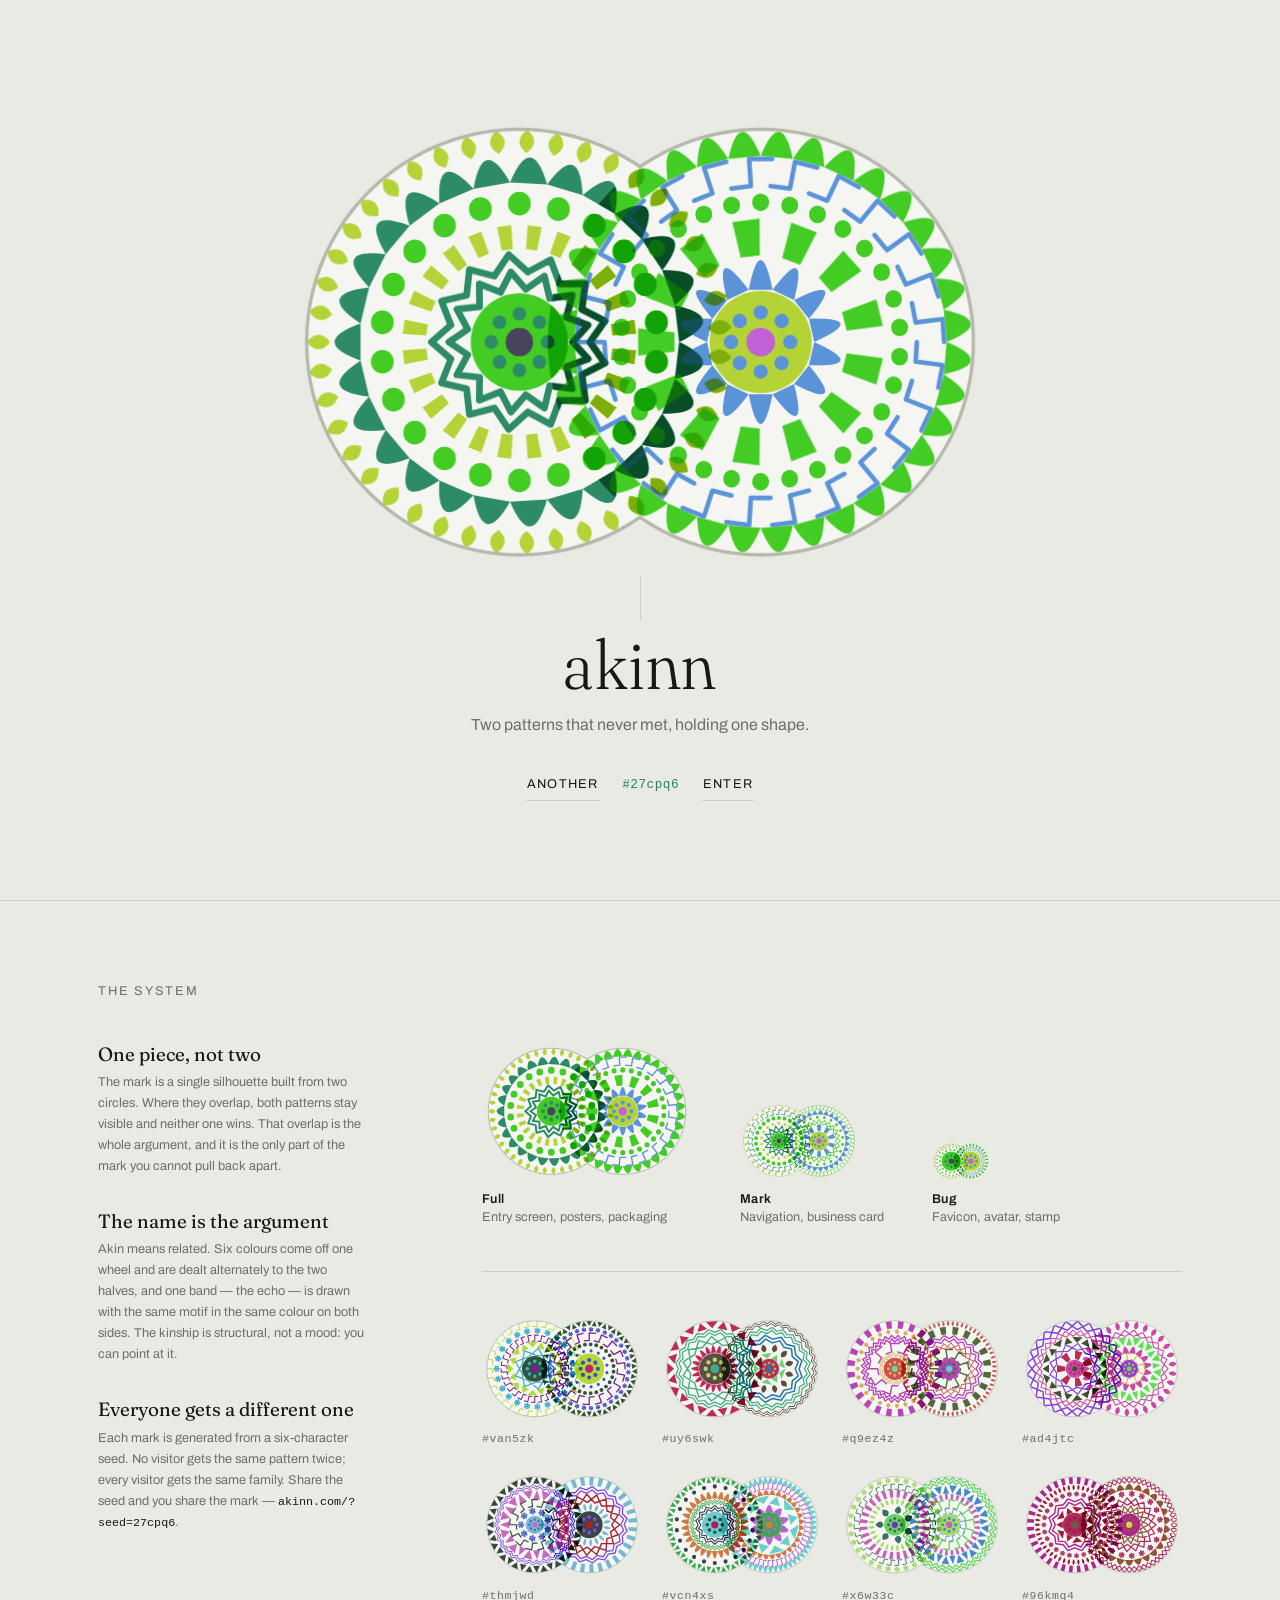
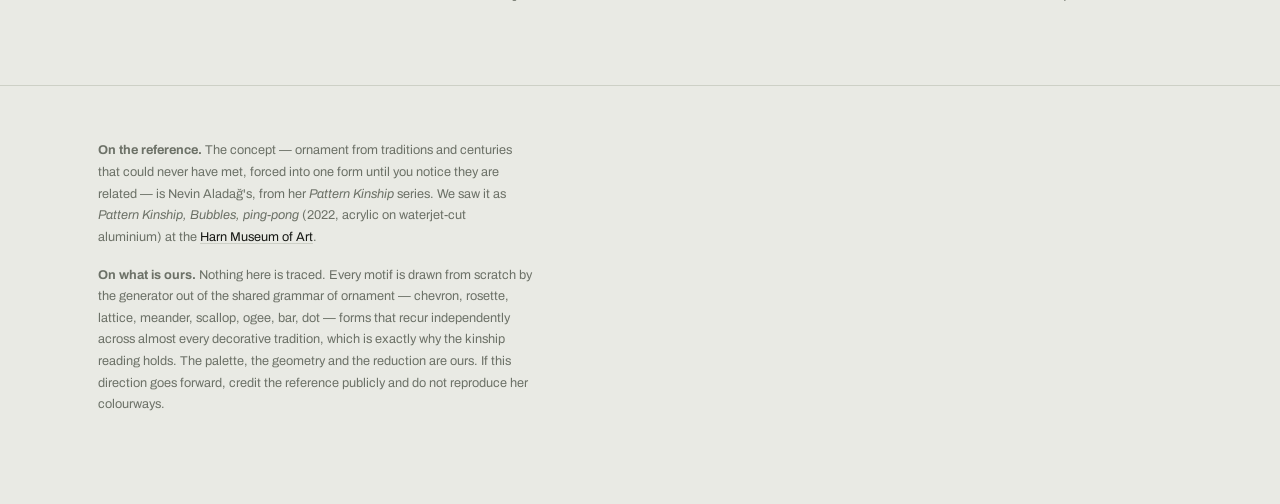
==== index.html @ a771941f "Add Kinship brand concept and generative entry screen Adopts the concept behind Nevin Aladag's Patte" ====
<!doctype html>
<html lang="en">
<head>
<meta charset="utf-8">
<meta name="viewport" content="width=device-width, initial-scale=1">
<meta name="description" content="Brand entry concept for akinn: a generative kinship pattern, two discs of ornament resolving into one silhouette.">
<title>Akinn Kinship Entry</title>
<link rel="preconnect" href="https://fonts.googleapis.com">
<link rel="preconnect" href="https://fonts.gstatic.com" crossorigin>
<link rel="stylesheet" href="https://fonts.googleapis.com/css2?family=Archivo:wght@400;500;600&family=Fraunces:opsz,wght@9..144,300;9..144,400;9..144,500&display=swap">

<style>
  :root{
    --paper:#E9EAE4;
    --plate:#F5F6F1;
    --ink:#161814;
    --muted:#6C7167;
    --rule:#CDD0C6;
    --kin-edge:#B4B9AC;
    --kin-blend:multiply;
    --seed-ink:var(--seed-lo, #6C7167);

    --step--1:.795rem;
    --step-0:1rem;
    --step-1:1.2rem;
    --step-2:1.55rem;
    --step-3:2.1rem;
    --step-4:3.1rem;

    --sans:"Archivo","Helvetica Neue",Helvetica,Arial,sans-serif;
    --display:"Fraunces",Georgia,"Times New Roman",serif;
    --mono:ui-monospace,SFMono-Regular,"SF Mono",Menlo,Consolas,monospace;
  }
  @media (prefers-color-scheme:dark){
    :root:not([data-theme="light"]){
      --paper:#0F110E;
      --plate:#1E221A;
      --ink:#E7E9E1;
      --muted:#878D80;
      --rule:#2A2E26;
      --kin-edge:#454B3E;
      --kin-blend:screen;
      --seed-ink:var(--seed-hi, #878D80);
    }
  }
  :root[data-theme="dark"]{
    --paper:#0F110E;
    --plate:#1E221A;
    --ink:#E7E9E1;
    --muted:#878D80;
    --rule:#2A2E26;
    --kin-edge:#454B3E;
    --kin-blend:screen;
    --seed-ink:var(--seed-hi, #878D80);
  }

  *{box-sizing:border-box}

  body{
    margin:0;
    background:var(--paper);
    color:var(--ink);
    font-family:var(--sans);
    font-size:var(--step-0);
    line-height:1.55;
    -webkit-font-smoothing:antialiased;
  }

  .wrap{max-width:1180px;margin:0 auto;padding:0 clamp(1.25rem,4vw,3rem)}

  /* ---------- entry ---------- */

  .entry{
    min-height:100svh;
    display:flex;
    flex-direction:column;
    align-items:center;
    justify-content:center;
    gap:0;
    padding:clamp(2rem,5vh,4rem) 0 clamp(1.5rem,4vh,3rem);
    text-align:center;
  }

  .stage{width:100%;display:flex;justify-content:center}
  .stage svg{width:min(92vw,820px);height:auto;max-height:52svh}

  .thread{
    width:1px;
    background:var(--rule);
    height:clamp(28px,5vh,52px);
    transform-origin:top;
    animation:thread .5s cubic-bezier(.4,0,.2,1) both;
    animation-delay:1s;
  }
  @keyframes thread{from{transform:scaleY(0)}to{transform:scaleY(1)}}

  .wordmark{
    font-family:var(--display);
    font-variation-settings:"opsz" 144,"SOFT" 60,"WONK" 1;
    font-weight:300;
    font-size:clamp(2.6rem,8vw,4.4rem);
    letter-spacing:.02em;
    line-height:1;
    margin:.5rem 0 0;
  }

  .lede{
    font-size:var(--step-0);
    color:var(--muted);
    max-width:42ch;
    margin:.85rem auto 0;
    text-wrap:balance;
  }

  .controls{
    margin-top:clamp(1.5rem,3.5vh,2.5rem);
    display:flex;
    flex-wrap:wrap;
    align-items:center;
    justify-content:center;
    gap:.5rem 1.4rem;
  }

  button.link,a.link{
    appearance:none;
    background:none;
    border:0;
    padding:.35rem .1rem;
    font:inherit;
    font-size:var(--step--1);
    letter-spacing:.09em;
    text-transform:uppercase;
    color:var(--ink);
    cursor:pointer;
    text-decoration:none;
    border-bottom:1px solid var(--rule);
    transition:border-color .18s,color .18s;
  }
  button.link:hover,a.link:hover{border-bottom-color:var(--seed-ink);color:var(--seed-ink)}
  :focus-visible{outline:2px solid var(--seed-ink);outline-offset:3px;border-radius:2px}

  .seed{
    font-family:var(--mono);
    font-size:var(--step--1);
    color:var(--seed-ink);
    letter-spacing:.04em;
    font-variant-numeric:tabular-nums;
  }

  /* ---------- specimen sheet ---------- */

  .sheet{
    border-top:1px solid var(--rule);
    padding:clamp(3.5rem,9vh,6.5rem) 0;
  }

  .eyebrow{
    font-size:var(--step--1);
    letter-spacing:.14em;
    text-transform:uppercase;
    color:var(--muted);
    margin:0 0 2.5rem;
  }

  .cols{
    display:grid;
    grid-template-columns:minmax(0,20rem) minmax(0,1fr);
    gap:clamp(2rem,5vw,4.5rem);
    align-items:start;
  }
  @media (max-width:820px){.cols{grid-template-columns:1fr}}

  .notes{display:flex;flex-direction:column;gap:2rem;margin:0}
  .notes h3{
    font-family:var(--display);
    font-variation-settings:"opsz" 40,"SOFT" 40,"WONK" 0;
    font-weight:400;
    font-size:var(--step-1);
    margin:0 0 .4rem;
    line-height:1.25;
  }
  .notes p{margin:0;color:var(--muted);font-size:var(--step--1);line-height:1.65;max-width:38ch}
  .notes code{font-family:var(--mono);font-size:.92em;color:var(--ink)}

  .reduction{
    display:flex;
    flex-wrap:wrap;
    align-items:flex-end;
    gap:clamp(1.5rem,4vw,3rem);
    padding-bottom:2.75rem;
    margin-bottom:2.75rem;
    border-bottom:1px solid var(--rule);
  }
  .red-item{display:flex;flex-direction:column;gap:.7rem}
  .red-item svg{display:block;height:auto}
  .red-label{font-size:var(--step--1);color:var(--muted);line-height:1.4}
  .red-label b{display:block;color:var(--ink);font-weight:600;letter-spacing:.02em}

  .family{
    display:grid;
    grid-template-columns:repeat(auto-fill,minmax(140px,1fr));
    gap:1.5rem 1.25rem;
  }
  .chip{
    appearance:none;
    background:none;
    border:0;
    padding:0;
    font:inherit;
    cursor:pointer;
    display:flex;
    flex-direction:column;
    gap:.55rem;
    text-align:left;
  }
  .chip svg{display:block;width:100%;height:auto}
  .chip span{
    font-family:var(--mono);
    font-size:.72rem;
    letter-spacing:.05em;
    color:var(--muted);
    transition:color .18s;
  }
  .chip:hover span{color:var(--ink)}

  /* ---------- credit ---------- */

  .credit{
    border-top:1px solid var(--rule);
    padding:clamp(2.5rem,6vh,4rem) 0 clamp(3.5rem,8vh,5rem);
  }
  .credit p{
    margin:0 0 1rem;
    color:var(--muted);
    font-size:var(--step--1);
    line-height:1.7;
    max-width:62ch;
  }
  .credit a{color:var(--ink);text-decoration:underline;text-underline-offset:2px;text-decoration-color:var(--rule)}
  .credit a:hover{text-decoration-color:var(--seed-ink)}
  .credit em{font-style:italic}

  /* ---------- pattern internals ---------- */

  svg.kin{isolation:isolate;display:block}
  .kin .ring{transform-box:view-box}
  .kin.animate .ring{animation:kinring .62s cubic-bezier(.33,1,.68,1) both}
  .kin.animate .kin-lens,.kin.animate .kin-outline{animation:kinfade .7s ease both}
  @keyframes kinring{from{opacity:0;transform:scale(.86)}to{opacity:1;transform:none}}
  @keyframes kinfade{from{opacity:0}to{opacity:1}}

  @media (prefers-reduced-motion:reduce){
    .kin.animate .ring,.kin.animate .kin-lens,.kin.animate .kin-outline,.thread{
      animation:none!important;opacity:1!important;transform:none!important;
    }
  }
</style>
</head>
<body>
<main>
  <section class="entry">
    <div class="stage" id="stage"></div>
    <div class="thread"></div>
    <h1 class="wordmark">akinn</h1>
    <p class="lede">Two patterns that never met, holding one shape.</p>
    <div class="controls">
      <button class="link" id="reseed">Another</button>
      <span class="seed" id="seedlabel">&mdash;</span>
      <a class="link" href="#system">Enter</a>
    </div>
  </section>

  <section class="sheet" id="system">
    <div class="wrap">
      <p class="eyebrow">The system</p>
      <div class="cols">
        <div class="notes">
          <div>
            <h3>One piece, not two</h3>
            <p>The mark is a single silhouette built from two circles. Where they overlap, both patterns stay visible and neither one wins. That overlap is the whole argument, and it is the only part of the mark you cannot pull back apart.</p>
          </div>
          <div>
            <h3>The name is the argument</h3>
            <p>Akin means related. Six colours come off one wheel and are dealt alternately to the two halves, and one band &mdash; the echo &mdash; is drawn with the same motif in the same colour on both sides. The kinship is structural, not a mood: you can point at it.</p>
          </div>
          <div>
            <h3>Everyone gets a different one</h3>
            <p>Each mark is generated from a six&#8209;character seed. No visitor gets the same pattern twice; every visitor gets the same family. Share the seed and you share the mark &mdash; <code>akinn.com/?seed=</code><code id="seedecho">&nbsp;</code>.</p>
          </div>
        </div>

        <div>
          <div class="reduction" id="reduction"></div>
          <div class="family" id="family"></div>
        </div>
      </div>
    </div>
  </section>

  <section class="credit">
    <div class="wrap">
      <p><b>On the reference.</b> The concept &mdash; ornament from traditions and centuries that could never have met, forced into one form until you notice they are related &mdash; is Nevin Alada&#287;'s, from her <em>Pattern Kinship</em> series. We saw it as <em>Pattern Kinship, Bubbles, ping-pong</em> (2022, acrylic on waterjet-cut aluminium) at the <a href="https://harn.emuseum.com/objects/25229/pattern-kinship-bubbles-pingpong">Harn Museum of Art</a>.</p>
      <p><b>On what is ours.</b> Nothing here is traced. Every motif is drawn from scratch by the generator out of the shared grammar of ornament &mdash; chevron, rosette, lattice, meander, scallop, ogee, bar, dot &mdash; forms that recur independently across almost every decorative tradition, which is exactly why the kinship reading holds. The palette, the geometry and the reduction are ours. If this direction goes forward, credit the reference publicly and do not reproduce her colourways.</p>
    </div>
  </section>
</main>

<script>
(function(){
  "use strict";

  var TAU = Math.PI * 2;
  var UID = 0;
  var ALPH = "23456789abcdefghjkmnpqrstuvwxyz";

  /* ---------- seeded randomness ---------- */

  function hashSeed(str){
    var h = 2166136261 >>> 0;
    for (var i = 0; i < str.length; i++){
      h ^= str.charCodeAt(i);
      h = Math.imul(h, 16777619);
    }
    return h >>> 0;
  }

  function mulberry32(a){
    return function(){
      a |= 0; a = (a + 0x6D2B79F5) | 0;
      var t = Math.imul(a ^ (a >>> 15), 1 | a);
      t = (t + Math.imul(t ^ (t >>> 7), 61 | t)) ^ t;
      return ((t ^ (t >>> 14)) >>> 0) / 4294967296;
    };
  }

  function newSeed(){
    var s = "";
    for (var i = 0; i < 6; i++) s += ALPH[Math.floor(Math.random() * ALPH.length)];
    return s;
  }

  /* ---------- polar helpers ---------- */

  function pt(cx, cy, r, a){
    return (cx + r * Math.cos(a)).toFixed(2) + "," + (cy + r * Math.sin(a)).toFixed(2);
  }

  function circ(x, y, r){
    var rr = r.toFixed(2);
    return "M" + (x - r).toFixed(2) + "," + y.toFixed(2) +
           "a" + rr + "," + rr + " 0 1,0 " + (2 * r).toFixed(2) + ",0" +
           "a" + rr + "," + rr + " 0 1,0 " + (-2 * r).toFixed(2) + ",0Z";
  }

  /* ---------- motif vocabulary ----------
     Each motif draws one repeat unit inside an annular cell bounded by
     radii r0..r1 and angles a0..a1. Originals, built from the geometric
     primitives that recur across ornamental traditions worldwide.        */

  var MOTIFS = [
    { mode: "stroke", f: function(c){
        var am = (c.a0 + c.a1) / 2, t = c.r1 - c.r0, d = "";
        for (var k = 0; k < 2; k++){
          var ra = c.r0 + t * (k * 0.44 + 0.05), rb = ra + t * 0.44;
          d += "M" + pt(c.cx, c.cy, ra, c.a0) +
               "L" + pt(c.cx, c.cy, rb, am) +
               "L" + pt(c.cx, c.cy, ra, c.a1);
        }
        return d;
      }},
    { mode: "fill", f: function(c){
        var am = (c.a0 + c.a1) / 2;
        return c.i % 2
          ? "M" + pt(c.cx, c.cy, c.r0, c.a0) + "L" + pt(c.cx, c.cy, c.r0, c.a1) + "L" + pt(c.cx, c.cy, c.r1, am) + "Z"
          : "M" + pt(c.cx, c.cy, c.r1, c.a0) + "L" + pt(c.cx, c.cy, c.r1, c.a1) + "L" + pt(c.cx, c.cy, c.r0, am) + "Z";
      }},
    { mode: "fill", f: function(c){
        var am = (c.a0 + c.a1) / 2, rm = (c.r0 + c.r1) / 2, t = c.r1 - c.r0;
        var X = c.cx + rm * Math.cos(am), Y = c.cy + rm * Math.sin(am);
        var d = circ(X, Y, t * 0.17);
        for (var k = 0; k < 6; k++){
          var aa = am + k * TAU / 6;
          d += circ(X + Math.cos(aa) * t * 0.29, Y + Math.sin(aa) * t * 0.29, t * 0.13);
        }
        return d;
      }},
    { mode: "stroke", f: function(c){
        return "M" + pt(c.cx, c.cy, c.r0, c.a0) + "L" + pt(c.cx, c.cy, c.r1, c.a1) +
               "M" + pt(c.cx, c.cy, c.r0, c.a1) + "L" + pt(c.cx, c.cy, c.r1, c.a0);
      }},
    { mode: "stroke", f: function(c){
        var am = (c.a0 + c.a1) / 2;
        return "M" + pt(c.cx, c.cy, c.r0, c.a0) +
               "L" + pt(c.cx, c.cy, c.r0, am) +
               "L" + pt(c.cx, c.cy, c.r1, am) +
               "L" + pt(c.cx, c.cy, c.r1, c.a1);
      }},
    { mode: "fill", f: function(c){
        var am = (c.a0 + c.a1) / 2, ctrl = c.r0 + (c.r1 - c.r0) * 1.9;
        return "M" + pt(c.cx, c.cy, c.r0, c.a0) +
               "Q" + pt(c.cx, c.cy, ctrl, am) + " " + pt(c.cx, c.cy, c.r0, c.a1) + "Z";
      }},
    { mode: "fill", f: function(c){
        var am = (c.a0 + c.a1) / 2, rm = (c.r0 + c.r1) / 2, t = c.r1 - c.r0;
        return circ(c.cx + rm * Math.cos(am), c.cy + rm * Math.sin(am), t * 0.3);
      }},
    { mode: "fill", f: function(c){
        var g = (c.a1 - c.a0) * 0.27;
        return "M" + pt(c.cx, c.cy, c.r0, c.a0 + g) +
               "L" + pt(c.cx, c.cy, c.r1, c.a0 + g) +
               "L" + pt(c.cx, c.cy, c.r1, c.a1 - g) +
               "L" + pt(c.cx, c.cy, c.r0, c.a1 - g) + "Z";
      }},
    { mode: "fill", f: function(c){
        var am = (c.a0 + c.a1) / 2, rm = (c.r0 + c.r1) / 2;
        return "M" + pt(c.cx, c.cy, c.r0, am) +
               "Q" + pt(c.cx, c.cy, rm, c.a0) + " " + pt(c.cx, c.cy, c.r1, am) +
               "Q" + pt(c.cx, c.cy, rm, c.a1) + " " + pt(c.cx, c.cy, c.r0, am) + "Z";
      }}
  ];

  /* ---------- palette: one wheel, dealt alternately ---------- */

  function makePalette(rnd){
    var h0 = rnd() * 360, span = 120 + rnd() * 150, stops = [];
    /* one stop is held back as a low-chroma ground note, the way real
       ornament always keeps a colour in reserve for the negative space */
    var ground = Math.floor(rnd() * 6);
    for (var i = 0; i < 6; i++){
      var h = (h0 + span * (i / 5) + (rnd() * 18 - 9) + 360) % 360;
      var s, l;
      if (i === ground){ s = 14 + rnd() * 14; l = 24 + rnd() * 10; }
      else { s = 44 + rnd() * 28; l = 36 + rnd() * 28; }
      stops.push({ h: h, s: s, l: l, css: "hsl(" + h.toFixed(1) + " " + s.toFixed(0) + "% " + l.toFixed(0) + "%)" });
    }
    return {
      stops: stops,
      ground: ground,
      A: [stops[0].css, stops[2].css, stops[4].css],
      B: [stops[1].css, stops[3].css, stops[5].css]
    };
  }

  /* ---------- one disc: concentric bands of motif ---------- */

  function discBands(rnd, cx, cy, R, pal, nRings, echo){
    var bands = [], r = R;
    for (var i = 0; i < nRings; i++){
      var r0 = r - R * (0.10 + rnd() * 0.09);
      if (r0 < R * 0.16) break;
      bands.push([r0, r]);
      r = r0 - R * 0.012;
    }

    var rings = bands.map(function(b, idx){
      var r0 = b[0], r1 = b[1];
      /* the echo band: both discs carry this one motif in this one colour.
         Whatever else differs, they demonstrably share a trait. */
      var shared = echo && idx === echo.idx;
      var pick = MOTIFS[Math.floor(rnd() * MOTIFS.length)];
      var m = shared ? MOTIFS[echo.motif] : pick;
      var rm = (r0 + r1) / 2, t = r1 - r0;
      var reps = Math.round(TAU * rm / (t * (0.75 + rnd() * 0.95)));
      reps = Math.max(6, Math.min(64, reps));
      var step = TAU / reps, d = "";
      for (var i = 0; i < reps; i++){
        d += m.f({ cx: cx, cy: cy, r0: r0, r1: r1, a0: i * step, a1: (i + 1) * step, i: i });
      }
      return { d: d, mode: m.mode, color: shared ? echo.color : pal[idx % pal.length], sw: t * 0.17 };
    });

    return { rings: rings, inner: r };
  }

  function medallion(cx, cy, rc, own, other){
    return '<path d="' + circ(cx, cy, rc) + '" fill="' + other[0] + '"/>' +
           (function(){
             var d = "";
             for (var k = 0; k < 8; k++){
               var a = k * TAU / 8;
               d += circ(cx + Math.cos(a) * rc * 0.58, cy + Math.sin(a) * rc * 0.58, rc * 0.14);
             }
             return '<path d="' + d + '" fill="' + own[1] + '"/>';
           })() +
           '<path d="' + circ(cx, cy, rc * 0.28) + '" fill="' + own[2] + '"/>';
  }

  /* ---------- the union silhouette, sampled so the seam disappears ---------- */

  function unionOutline(cx, cy, R, d){
    var th = Math.atan2(Math.sqrt(R * R - d * d), d);
    var ax = cx - d, bx = cx + d, out = [], i, a, N = 160;
    for (i = 0; i <= N; i++){
      a = th + (TAU - 2 * th) * (i / N);
      out.push((ax + R * Math.cos(a)).toFixed(2) + "," + (cy + R * Math.sin(a)).toFixed(2));
    }
    for (i = 0; i <= N; i++){
      a = (th - Math.PI) + (2 * Math.PI - 2 * th) * (i / N);
      out.push((bx + R * Math.cos(a)).toFixed(2) + "," + (cy + R * Math.sin(a)).toFixed(2));
    }
    return "M" + out.join("L") + "Z";
  }

  /* ---------- assemble ---------- */

  function ringMarkup(rings, cx, cy, animate, offset){
    return rings.map(function(g, i){
      var paint = g.mode === "fill"
        ? 'fill="' + g.color + '"'
        : 'fill="none" stroke="' + g.color + '" stroke-width="' + g.sw.toFixed(2) +
          '" stroke-linejoin="round" stroke-linecap="round"';
      var style = 'transform-origin:' + cx.toFixed(1) + 'px ' + cy.toFixed(1) + 'px;';
      if (animate) style += 'animation-delay:' + (offset + i * 2) * 55 + 'ms;';
      return '<g class="ring" style="' + style + '"><path d="' + g.d + '" ' + paint + '/></g>';
    }).join("");
  }

  function kinship(seed, opts){
    opts = opts || {};
    var nRings = opts.nRings || 8;
    var animate = !!opts.animate;

    var rnd = mulberry32(hashSeed(seed));
    var R = 100, d = R * 0.567, pad = 10;
    var W = 2 * (R + d) + pad * 2, H = 2 * R + pad * 2;
    var cx = W / 2, cy = H / 2, ax = cx - d, bx = cx + d;
    var uid = "kin" + (UID++);

    var pal = makePalette(rnd);
    var echo = {
      idx: 1 + Math.floor(rnd() * 2),
      motif: Math.floor(rnd() * MOTIFS.length),
      color: pal.stops[(pal.ground + 3) % 6].css
    };
    var A = discBands(rnd, ax, cy, R, pal.A, nRings, echo);
    var B = discBands(rnd, bx, cy, R, pal.B, nRings, echo);

    var defs =
      '<clipPath id="' + uid + 'a"><circle cx="' + ax + '" cy="' + cy + '" r="' + R + '"/></clipPath>' +
      '<clipPath id="' + uid + 'b"><circle cx="' + bx + '" cy="' + cy + '" r="' + R + '"/></clipPath>';

    var aInner = ringMarkup(A.rings, ax, cy, animate, 0) + medallion(ax, cy, A.inner, pal.A, pal.B);
    var bInner = ringMarkup(B.rings, bx, cy, animate, 1) + medallion(bx, cy, B.inner, pal.B, pal.A);
    var settle = (Math.max(A.rings.length, B.rings.length) * 2 + 1) * 55;

    var body =
      '<path d="' + unionOutline(cx, cy, R, d) + '" fill="var(--plate)"/>' +
      '<g clip-path="url(#' + uid + 'a)">' + aInner + '</g>' +
      '<g clip-path="url(#' + uid + 'b)">' + bInner + '</g>' +
      '<g class="kin-lens" style="mix-blend-mode:var(--kin-blend);' +
        (animate ? 'animation-delay:' + settle + 'ms;' : '') + '">' +
        '<g clip-path="url(#' + uid + 'a)"><g clip-path="url(#' + uid + 'b)">' + aInner + '</g></g>' +
      '</g>' +
      '<path class="kin-outline" d="' + unionOutline(cx, cy, R, d) + '" fill="none" ' +
        'stroke="var(--kin-edge)" stroke-width="1.6"' +
        (animate ? ' style="animation-delay:' + settle + 'ms;"' : '') + '/>';

    return '<svg class="kin' + (animate ? " animate" : "") + '" viewBox="0 0 ' +
           W.toFixed(1) + " " + H.toFixed(1) + '" role="img" ' +
           'aria-label="Kinship mark, seed ' + seed + '"><defs>' + defs + '</defs>' + body + '</svg>';
  }

  /* ---------- accent: taken from whatever pattern you were dealt ---------- */

  function setAccent(seed){
    var stops = makePalette(mulberry32(hashSeed(seed))).stops;
    var s = stops[2];
    var root = document.documentElement;
    root.style.setProperty("--seed-lo", "hsl(" + s.h.toFixed(1) + " " + Math.min(80, s.s).toFixed(0) + "% 34%)");
    root.style.setProperty("--seed-hi", "hsl(" + s.h.toFixed(1) + " " + Math.min(70, s.s).toFixed(0) + "% 72%)");
  }

  /* ---------- wiring ---------- */

  var stage = document.getElementById("stage");
  var seedLabel = document.getElementById("seedlabel");
  var seedEcho = document.getElementById("seedecho");

  function show(seed){
    stage.innerHTML = kinship(seed, { nRings: 8, animate: true });
    seedLabel.textContent = "#" + seed;
    seedEcho.textContent = seed;
    setAccent(seed);
    try {
      history.replaceState(null, "", "?seed=" + seed);
    } catch (e) { /* sandboxed history — the seed is still on screen */ }
  }

  var params;
  try { params = new URLSearchParams(location.search); } catch (e) { params = null; }
  var initial = (params && params.get("seed")) || newSeed();
  if (!/^[a-z0-9]{1,16}$/.test(initial)) initial = newSeed();
  show(initial);

  document.getElementById("reseed").addEventListener("click", function(){
    show(newSeed());
  });

  /* reduction: the same seed at three levels of detail */
  var REDUCTION = [
    { n: 8, w: 210, t: "Full", s: "Entry screen, posters, packaging" },
    { n: 5, w: 118, t: "Mark", s: "Navigation, business card" },
    { n: 3, w: 58,  t: "Bug",  s: "Favicon, avatar, stamp" }
  ];
  document.getElementById("reduction").innerHTML = REDUCTION.map(function(r){
    return '<div class="red-item">' +
      '<div style="width:' + r.w + 'px">' + kinship(initial, { nRings: r.n }) + '</div>' +
      '<div class="red-label"><b>' + r.t + '</b>' + r.s + '</div></div>';
  }).join("");

  /* family: eight siblings, click to adopt */
  var family = document.getElementById("family");
  var kin = [];
  for (var i = 0; i < 8; i++) kin.push(newSeed());
  family.innerHTML = kin.map(function(s){
    return '<button class="chip" data-seed="' + s + '">' +
      kinship(s, { nRings: 5 }) + '<span>#' + s + '</span></button>';
  }).join("");

  family.addEventListener("click", function(e){
    var b = e.target.closest(".chip");
    if (!b) return;
    show(b.getAttribute("data-seed"));
    document.querySelector(".entry").scrollIntoView({
      behavior: matchMedia("(prefers-reduced-motion: reduce)").matches ? "auto" : "smooth"
    });
  });
})();
</script>
</body>
</html>
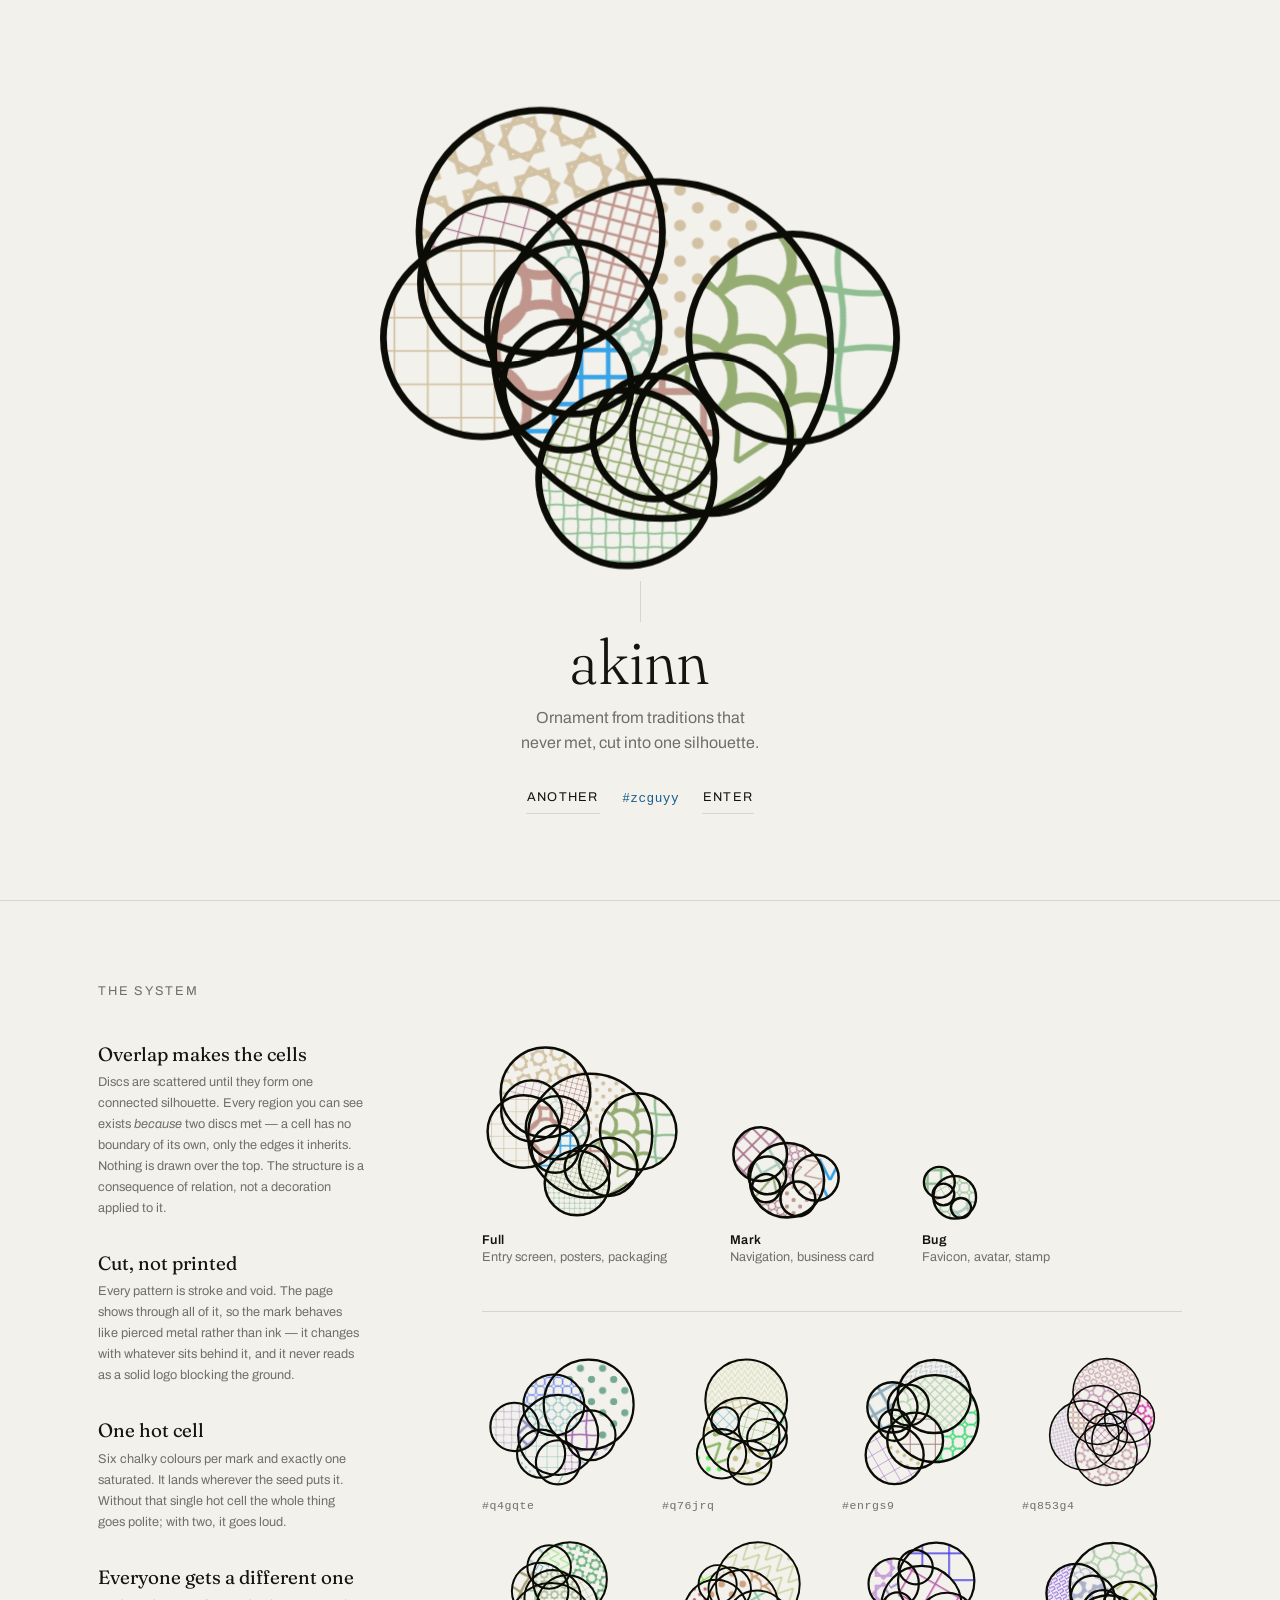
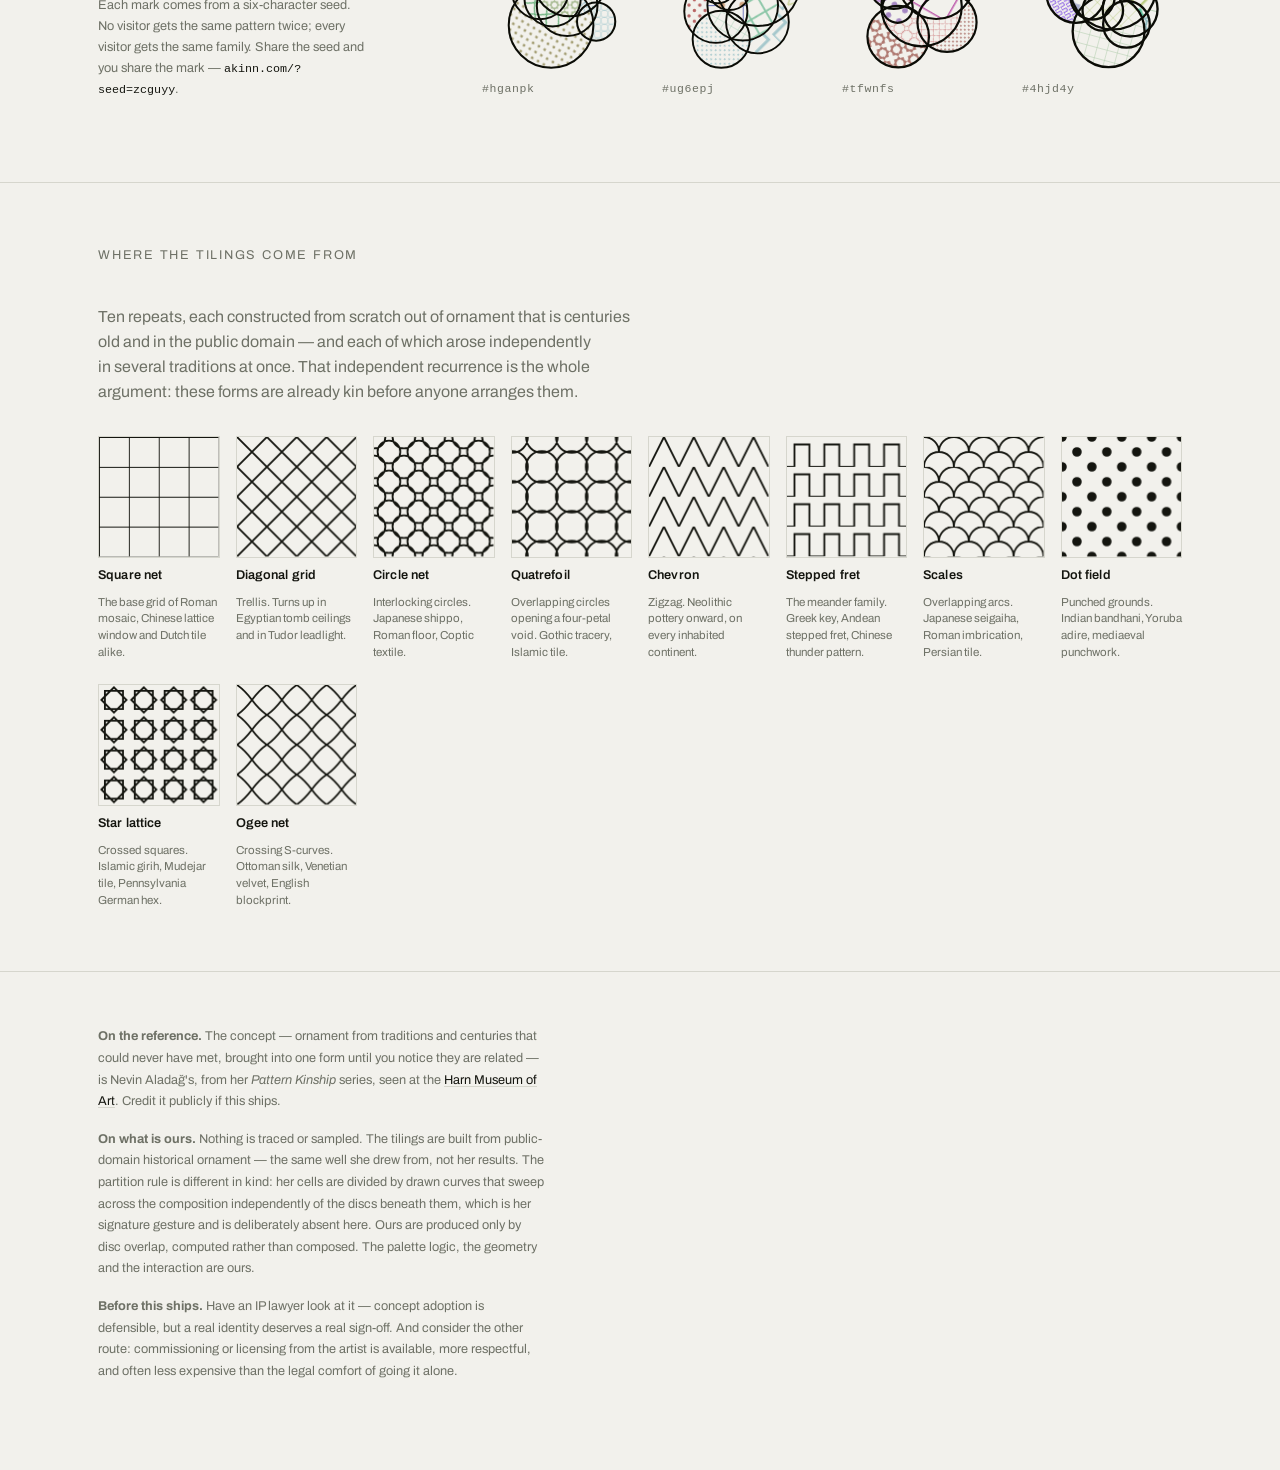
==== commit 5cb0d016: "Rebuild kinship mark as cut ornament on overlapping discs Reworks the generator to take the feeling " ====
--- a/index.html
+++ b/index.html
@@ -3,7 +3,7 @@
 <head>
 <meta charset="utf-8">
 <meta name="viewport" content="width=device-width, initial-scale=1">
-<meta name="description" content="Brand entry concept for akinn: a generative kinship pattern, two discs of ornament resolving into one silhouette.">
+<meta name="description" content="Brand entry concept for akinn: overlapping discs of cut ornament resolving into one silhouette.">
 <title>Akinn Kinship Entry</title>
 <link rel="preconnect" href="https://fonts.googleapis.com">
 <link rel="preconnect" href="https://fonts.gstatic.com" crossorigin>
@@ -11,21 +11,20 @@
 
 <style>
   :root{
-    --paper:#E9EAE4;
-    --plate:#F5F6F1;
-    --ink:#161814;
-    --muted:#6C7167;
-    --rule:#CDD0C6;
-    --kin-edge:#B4B9AC;
-    --kin-blend:multiply;
-    --seed-ink:var(--seed-lo, #6C7167);
+    --paper:#F2F1EC;
+    --ink:#14150F;
+    --line:#0B0C06;
+    --muted:#6E7166;
+    --rule:#D6D6CD;
+    --tone-a:56%;
+    --tone-b:65%;
+    --tone-c:73%;
+    --seed-ink:var(--seed-lo, #6E7166);
 
     --step--1:.795rem;
     --step-0:1rem;
     --step-1:1.2rem;
     --step-2:1.55rem;
-    --step-3:2.1rem;
-    --step-4:3.1rem;
 
     --sans:"Archivo","Helvetica Neue",Helvetica,Arial,sans-serif;
     --display:"Fraunces",Georgia,"Times New Roman",serif;
@@ -33,25 +32,27 @@
   }
   @media (prefers-color-scheme:dark){
     :root:not([data-theme="light"]){
-      --paper:#0F110E;
-      --plate:#1E221A;
-      --ink:#E7E9E1;
-      --muted:#878D80;
-      --rule:#2A2E26;
-      --kin-edge:#454B3E;
-      --kin-blend:screen;
-      --seed-ink:var(--seed-hi, #878D80);
+      --paper:#101109;
+      --ink:#E8E7DD;
+      --line:#DEDCD0;
+      --muted:#85887C;
+      --rule:#292B22;
+      --tone-a:66%;
+      --tone-b:58%;
+      --tone-c:72%;
+      --seed-ink:var(--seed-hi, #85887C);
     }
   }
   :root[data-theme="dark"]{
-    --paper:#0F110E;
-    --plate:#1E221A;
-    --ink:#E7E9E1;
-    --muted:#878D80;
-    --rule:#2A2E26;
-    --kin-edge:#454B3E;
-    --kin-blend:screen;
-    --seed-ink:var(--seed-hi, #878D80);
+    --paper:#101109;
+    --ink:#E8E7DD;
+    --line:#DEDCD0;
+    --muted:#85887C;
+    --rule:#292B22;
+    --tone-a:66%;
+    --tone-b:58%;
+    --tone-c:72%;
+    --seed-ink:var(--seed-hi, #85887C);
   }
 
   *{box-sizing:border-box}
@@ -76,21 +77,20 @@
     flex-direction:column;
     align-items:center;
     justify-content:center;
-    gap:0;
     padding:clamp(2rem,5vh,4rem) 0 clamp(1.5rem,4vh,3rem);
     text-align:center;
   }
 
   .stage{width:100%;display:flex;justify-content:center}
-  .stage svg{width:min(92vw,820px);height:auto;max-height:52svh}
+  .stage svg{width:min(88vw,600px);height:auto;max-height:54svh}
 
   .thread{
     width:1px;
     background:var(--rule);
-    height:clamp(28px,5vh,52px);
+    height:clamp(24px,4.5vh,46px);
     transform-origin:top;
     animation:thread .5s cubic-bezier(.4,0,.2,1) both;
-    animation-delay:1s;
+    animation-delay:1.1s;
   }
   @keyframes thread{from{transform:scaleY(0)}to{transform:scaleY(1)}}
 
@@ -98,7 +98,7 @@
     font-family:var(--display);
     font-variation-settings:"opsz" 144,"SOFT" 60,"WONK" 1;
     font-weight:300;
-    font-size:clamp(2.6rem,8vw,4.4rem);
+    font-size:clamp(2.4rem,7.5vw,4rem);
     letter-spacing:.02em;
     line-height:1;
     margin:.5rem 0 0;
@@ -107,13 +107,13 @@
   .lede{
     font-size:var(--step-0);
     color:var(--muted);
-    max-width:42ch;
-    margin:.85rem auto 0;
+    max-width:44ch;
+    margin:.8rem auto 0;
     text-wrap:balance;
   }
 
   .controls{
-    margin-top:clamp(1.5rem,3.5vh,2.5rem);
+    margin-top:clamp(1.25rem,3vh,2.25rem);
     display:flex;
     flex-wrap:wrap;
     align-items:center;
@@ -149,10 +149,7 @@
 
   /* ---------- specimen sheet ---------- */
 
-  .sheet{
-    border-top:1px solid var(--rule);
-    padding:clamp(3.5rem,9vh,6.5rem) 0;
-  }
+  .sheet{border-top:1px solid var(--rule);padding:clamp(3.5rem,9vh,6.5rem) 0}
 
   .eyebrow{
     font-size:var(--step--1);
@@ -196,61 +193,46 @@
   .red-label{font-size:var(--step--1);color:var(--muted);line-height:1.4}
   .red-label b{display:block;color:var(--ink);font-weight:600;letter-spacing:.02em}
 
-  .family{
+  .family{display:grid;grid-template-columns:repeat(auto-fill,minmax(150px,1fr));gap:1.5rem 1.25rem}
+  .chip{
+    appearance:none;background:none;border:0;padding:0;font:inherit;cursor:pointer;
+    display:flex;flex-direction:column;gap:.55rem;text-align:left;
+  }
+  .chip svg{display:block;width:100%;height:132px}
+  .chip span{font-family:var(--mono);font-size:.72rem;letter-spacing:.05em;color:var(--muted);transition:color .18s}
+  .chip:hover span{color:var(--ink)}
+
+  /* ---------- sources ---------- */
+
+  .sources{border-top:1px solid var(--rule);padding:clamp(3rem,7vh,5rem) 0}
+  .tilegrid{
     display:grid;
-    grid-template-columns:repeat(auto-fill,minmax(140px,1fr));
-    gap:1.5rem 1.25rem;
-  }
-  .chip{
-    appearance:none;
-    background:none;
-    border:0;
-    padding:0;
-    font:inherit;
-    cursor:pointer;
-    display:flex;
-    flex-direction:column;
-    gap:.55rem;
-    text-align:left;
-  }
-  .chip svg{display:block;width:100%;height:auto}
-  .chip span{
-    font-family:var(--mono);
-    font-size:.72rem;
-    letter-spacing:.05em;
-    color:var(--muted);
-    transition:color .18s;
-  }
-  .chip:hover span{color:var(--ink)}
+    grid-template-columns:repeat(auto-fill,minmax(112px,1fr));
+    gap:1.5rem 1rem;
+    margin-top:2rem;
+  }
+  .tilecard{display:flex;flex-direction:column;gap:.5rem}
+  .tilecard svg{display:block;width:100%;height:auto;border:1px solid var(--rule)}
+  .tilecard b{font-size:var(--step--1);font-weight:600;letter-spacing:.01em}
+  .tilecard span{font-size:.72rem;color:var(--muted);line-height:1.45}
 
   /* ---------- credit ---------- */
 
-  .credit{
-    border-top:1px solid var(--rule);
-    padding:clamp(2.5rem,6vh,4rem) 0 clamp(3.5rem,8vh,5rem);
-  }
-  .credit p{
-    margin:0 0 1rem;
-    color:var(--muted);
-    font-size:var(--step--1);
-    line-height:1.7;
-    max-width:62ch;
-  }
+  .credit{border-top:1px solid var(--rule);padding:clamp(2.5rem,6vh,4rem) 0 clamp(3.5rem,8vh,5rem)}
+  .credit p{margin:0 0 1rem;color:var(--muted);font-size:var(--step--1);line-height:1.7;max-width:64ch}
   .credit a{color:var(--ink);text-decoration:underline;text-underline-offset:2px;text-decoration-color:var(--rule)}
   .credit a:hover{text-decoration-color:var(--seed-ink)}
   .credit em{font-style:italic}
 
   /* ---------- pattern internals ---------- */
 
-  svg.kin{isolation:isolate;display:block}
-  .kin .ring{transform-box:view-box}
-  .kin.animate .ring{animation:kinring .62s cubic-bezier(.33,1,.68,1) both}
-  .kin.animate .kin-lens,.kin.animate .kin-outline{animation:kinfade .7s ease both}
-  @keyframes kinring{from{opacity:0;transform:scale(.86)}to{opacity:1;transform:none}}
+  svg.kin{display:block}
+  .kin.animate .cell{animation:kinfade .5s ease both}
+  .kin.animate .kin-lines{animation:kinfade .6s ease both}
   @keyframes kinfade{from{opacity:0}to{opacity:1}}
 
   @media (prefers-reduced-motion:reduce){
-    .kin.animate .ring,.kin.animate .kin-lens,.kin.animate .kin-outline,.thread{
+    .kin.animate .cell,.kin.animate .kin-lines,.thread{
       animation:none!important;opacity:1!important;transform:none!important;
     }
   }
@@ -262,7 +244,7 @@
     <div class="stage" id="stage"></div>
     <div class="thread"></div>
     <h1 class="wordmark">akinn</h1>
-    <p class="lede">Two patterns that never met, holding one shape.</p>
+    <p class="lede">Ornament from traditions that never met, cut into one silhouette.</p>
     <div class="controls">
       <button class="link" id="reseed">Another</button>
       <span class="seed" id="seedlabel">&mdash;</span>
@@ -276,16 +258,20 @@
       <div class="cols">
         <div class="notes">
           <div>
-            <h3>One piece, not two</h3>
-            <p>The mark is a single silhouette built from two circles. Where they overlap, both patterns stay visible and neither one wins. That overlap is the whole argument, and it is the only part of the mark you cannot pull back apart.</p>
+            <h3>Overlap makes the cells</h3>
+            <p>Discs are scattered until they form one connected silhouette. Every region you can see exists <em>because</em> two discs met &mdash; a cell has no boundary of its own, only the edges it inherits. Nothing is drawn over the top. The structure is a consequence of relation, not a decoration applied to it.</p>
           </div>
           <div>
-            <h3>The name is the argument</h3>
-            <p>Akin means related. Six colours come off one wheel and are dealt alternately to the two halves, and one band &mdash; the echo &mdash; is drawn with the same motif in the same colour on both sides. The kinship is structural, not a mood: you can point at it.</p>
+            <h3>Cut, not printed</h3>
+            <p>Every pattern is stroke and void. The page shows through all of it, so the mark behaves like pierced metal rather than ink &mdash; it changes with whatever sits behind it, and it never reads as a solid logo blocking the ground.</p>
+          </div>
+          <div>
+            <h3>One hot cell</h3>
+            <p>Six chalky colours per mark and exactly one saturated. It lands wherever the seed puts it. Without that single hot cell the whole thing goes polite; with two, it goes loud.</p>
           </div>
           <div>
             <h3>Everyone gets a different one</h3>
-            <p>Each mark is generated from a six&#8209;character seed. No visitor gets the same pattern twice; every visitor gets the same family. Share the seed and you share the mark &mdash; <code>akinn.com/?seed=</code><code id="seedecho">&nbsp;</code>.</p>
+            <p>Each mark comes from a six&#8209;character seed. No visitor gets the same pattern twice; every visitor gets the same family. Share the seed and you share the mark &mdash; <code>akinn.com/?seed=</code><code id="seedecho">&nbsp;</code>.</p>
           </div>
         </div>
 
@@ -297,10 +283,19 @@
     </div>
   </section>
 
+  <section class="sources">
+    <div class="wrap">
+      <p class="eyebrow">Where the tilings come from</p>
+      <p class="lede" style="margin:0;max-width:60ch;text-align:left">Ten repeats, each constructed from scratch out of ornament that is centuries old and in the public domain &mdash; and each of which arose independently in several traditions at once. That independent recurrence is the whole argument: these forms are already kin before anyone arranges them.</p>
+      <div class="tilegrid" id="tilegrid"></div>
+    </div>
+  </section>
+
   <section class="credit">
     <div class="wrap">
-      <p><b>On the reference.</b> The concept &mdash; ornament from traditions and centuries that could never have met, forced into one form until you notice they are related &mdash; is Nevin Alada&#287;'s, from her <em>Pattern Kinship</em> series. We saw it as <em>Pattern Kinship, Bubbles, ping-pong</em> (2022, acrylic on waterjet-cut aluminium) at the <a href="https://harn.emuseum.com/objects/25229/pattern-kinship-bubbles-pingpong">Harn Museum of Art</a>.</p>
-      <p><b>On what is ours.</b> Nothing here is traced. Every motif is drawn from scratch by the generator out of the shared grammar of ornament &mdash; chevron, rosette, lattice, meander, scallop, ogee, bar, dot &mdash; forms that recur independently across almost every decorative tradition, which is exactly why the kinship reading holds. The palette, the geometry and the reduction are ours. If this direction goes forward, credit the reference publicly and do not reproduce her colourways.</p>
+      <p><b>On the reference.</b> The concept &mdash; ornament from traditions and centuries that could never have met, brought into one form until you notice they are related &mdash; is Nevin Alada&#287;'s, from her <em>Pattern Kinship</em> series, seen at the <a href="https://harn.emuseum.com/objects/25229/pattern-kinship-bubbles-pingpong">Harn Museum of Art</a>. Credit it publicly if this ships.</p>
+      <p><b>On what is ours.</b> Nothing is traced or sampled. The tilings are built from public-domain historical ornament &mdash; the same well she drew from, not her results. The partition rule is different in kind: her cells are divided by drawn curves that sweep across the composition independently of the discs beneath them, which is her signature gesture and is deliberately absent here. Ours are produced only by disc overlap, computed rather than composed. The palette logic, the geometry and the interaction are ours.</p>
+      <p><b>Before this ships.</b> Have an IP lawyer look at it &mdash; concept adoption is defensible, but a real identity deserves a real sign-off. And consider the other route: commissioning or licensing from the artist is available, more respectful, and often less expensive than the legal comfort of going it alone.</p>
     </div>
   </section>
 </main>
@@ -339,235 +334,274 @@
     return s;
   }
 
-  /* ---------- polar helpers ---------- */
-
-  function pt(cx, cy, r, a){
-    return (cx + r * Math.cos(a)).toFixed(2) + "," + (cy + r * Math.sin(a)).toFixed(2);
-  }
-
-  function circ(x, y, r){
-    var rr = r.toFixed(2);
-    return "M" + (x - r).toFixed(2) + "," + y.toFixed(2) +
-           "a" + rr + "," + rr + " 0 1,0 " + (2 * r).toFixed(2) + ",0" +
-           "a" + rr + "," + rr + " 0 1,0 " + (-2 * r).toFixed(2) + ",0Z";
-  }
-
-  /* ---------- motif vocabulary ----------
-     Each motif draws one repeat unit inside an annular cell bounded by
-     radii r0..r1 and angles a0..a1. Originals, built from the geometric
-     primitives that recur across ornamental traditions worldwide.        */
-
-  var MOTIFS = [
-    { mode: "stroke", f: function(c){
-        var am = (c.a0 + c.a1) / 2, t = c.r1 - c.r0, d = "";
-        for (var k = 0; k < 2; k++){
-          var ra = c.r0 + t * (k * 0.44 + 0.05), rb = ra + t * 0.44;
-          d += "M" + pt(c.cx, c.cy, ra, c.a0) +
-               "L" + pt(c.cx, c.cy, rb, am) +
-               "L" + pt(c.cx, c.cy, ra, c.a1);
+  function n(v){ return (Math.round(v * 100) / 100); }
+
+  /* ---------- tilings ----------
+     Ten seamless repeats, each constructed here from primitives. Every one
+     is a form that arose independently in several ornamental traditions,
+     which is exactly why they read as kin rather than as costume.          */
+
+  function ring(x, y, r){
+    return "M" + n(x - r) + "," + n(y) +
+           "a" + n(r) + "," + n(r) + " 0 1,0 " + n(2 * r) + ",0" +
+           "a" + n(r) + "," + n(r) + " 0 1,0 " + n(-2 * r) + ",0";
+  }
+
+  var TILES = [
+    { key: "net", label: "Square net",
+      note: "The base grid of Roman mosaic, Chinese lattice window and Dutch tile alike.",
+      mode: "stroke",
+      f: function(S){ return "M0,0H" + n(S) + "M0,0V" + n(S); } },
+
+    { key: "diagrid", label: "Diagonal grid",
+      note: "Trellis. Turns up in Egyptian tomb ceilings and in Tudor leadlight.",
+      mode: "stroke",
+      f: function(S){ return "M0,0L" + n(S) + "," + n(S) + "M" + n(S) + ",0L0," + n(S); } },
+
+    { key: "rings", label: "Circle net",
+      note: "Interlocking circles. Japanese shippo, Roman floor, Coptic textile.",
+      mode: "stroke",
+      f: function(S){
+        var r = S * 0.38;
+        return ring(S / 2, S / 2, r) + ring(0, 0, r) + ring(S, 0, r) + ring(0, S, r) + ring(S, S, r);
+      } },
+
+    { key: "orbs", label: "Quatrefoil",
+      note: "Overlapping circles opening a four-petal void. Gothic tracery, Islamic tile.",
+      mode: "stroke",
+      f: function(S){
+        var r = S * 0.53;
+        return ring(0, 0, r) + ring(S, 0, r) + ring(0, S, r) + ring(S, S, r);
+      } },
+
+    { key: "chevron", label: "Chevron",
+      note: "Zigzag. Neolithic pottery onward, on every inhabited continent.",
+      mode: "stroke",
+      f: function(S){
+        return "M0," + n(S) + "L" + n(S / 2) + ",0L" + n(S) + "," + n(S);
+      } },
+
+    { key: "crenel", label: "Stepped fret",
+      note: "The meander family. Greek key, Andean stepped fret, Chinese thunder pattern.",
+      mode: "stroke",
+      f: function(S){
+        return "M0," + n(S) + "H" + n(S * 0.25) + "V" + n(S * 0.25) +
+               "H" + n(S * 0.75) + "V" + n(S) + "H" + n(S);
+      } },
+
+    { key: "scales", label: "Scales",
+      note: "Overlapping arcs. Japanese seigaiha, Roman imbrication, Persian tile.",
+      mode: "stroke",
+      f: function(S){
+        var r = S * 0.5;
+        return "M0," + n(S) + "A" + n(r) + "," + n(r) + " 0 0,1 " + n(S) + "," + n(S) +
+               "M" + n(-S / 2) + "," + n(S / 2) + "A" + n(r) + "," + n(r) + " 0 0,1 " + n(S / 2) + "," + n(S / 2) +
+               "M" + n(S / 2) + "," + n(S / 2) + "A" + n(r) + "," + n(r) + " 0 0,1 " + n(S * 1.5) + "," + n(S / 2);
+      } },
+
+    { key: "dots", label: "Dot field",
+      note: "Punched grounds. Indian bandhani, Yoruba adire, mediaeval punchwork.",
+      mode: "fill",
+      f: function(S){
+        var r = S * 0.16;
+        return ring(S / 2, S / 2, r) + ring(0, 0, r) + ring(S, 0, r) + ring(0, S, r) + ring(S, S, r);
+      } },
+
+    { key: "star", label: "Star lattice",
+      note: "Crossed squares. Islamic girih, Mudejar tile, Pennsylvania German hex.",
+      mode: "stroke",
+      f: function(S){
+        var c = S / 2, a = S * 0.42;
+        return "M" + n(c - a) + "," + n(c) + "L" + n(c) + "," + n(c - a) +
+               "L" + n(c + a) + "," + n(c) + "L" + n(c) + "," + n(c + a) + "Z" +
+               "M" + n(c - a * 0.72) + "," + n(c - a * 0.72) + "H" + n(c + a * 0.72) +
+               "V" + n(c + a * 0.72) + "H" + n(c - a * 0.72) + "Z";
+      } },
+
+    { key: "ogee", label: "Ogee net",
+      note: "Crossing S-curves. Ottoman silk, Venetian velvet, English blockprint.",
+      mode: "stroke",
+      f: function(S){
+        return "M0,0C" + n(S / 2) + "," + n(S / 3) + " " + n(S / 2) + "," + n(S * 2 / 3) + " " + n(S) + "," + n(S) +
+               "M" + n(S) + ",0C" + n(S / 2) + "," + n(S / 3) + " " + n(S / 2) + "," + n(S * 2 / 3) + " 0," + n(S);
+      } }
+  ];
+
+  /* ---------- palette: chalky, with exactly one hot cell ---------- */
+
+  function makePalette(rnd){
+    var h0 = rnd() * 360, span = 90 + rnd() * 180, out = [];
+    var hot = Math.floor(rnd() * 7);
+    var tone = ["--tone-a", "--tone-b", "--tone-c"];
+    for (var i = 0; i < 7; i++){
+      var h = (h0 + span * (i / 6) + (rnd() * 20 - 10) + 360) % 360;
+      var s = i === hot ? 62 + rnd() * 18 : 20 + rnd() * 26;
+      out.push({
+        h: h, s: s, hot: i === hot,
+        css: "hsl(" + h.toFixed(1) + " " + s.toFixed(0) + "% var(" + tone[i % 3] + "))"
+      });
+    }
+    return out;
+  }
+
+  /* ---------- grow a connected cluster of discs ---------- */
+
+  /* Candidates are proposed off an existing disc at a distance that
+     guarantees a real overlap, then the most central one wins — so the
+     cluster packs into a cloud instead of wandering off in a chain. */
+  function grow(rnd, count){
+    var cs = [{ x: 0, y: 0, r: 100 }];
+    while (cs.length < count){
+      var best = null, bestScore = Infinity;
+      for (var t = 0; t < 11; t++){
+        var p = cs[Math.floor(rnd() * cs.length)];
+        var a = rnd() * TAU;
+        var r = rnd() < 0.3 ? 34 + rnd() * 30 : 62 + rnd() * 62;
+        var dist = (p.r + r) * (0.36 + rnd() * 0.34);
+        var c = { x: p.x + Math.cos(a) * dist, y: p.y + Math.sin(a) * dist, r: r };
+        var ok = true;
+        for (var i = 0; i < cs.length; i++){
+          var d = Math.hypot(c.x - cs[i].x, c.y - cs[i].y);
+          if (d < Math.max(c.r, cs[i].r) * 0.5){ ok = false; break; }
         }
-        return d;
-      }},
-    { mode: "fill", f: function(c){
-        var am = (c.a0 + c.a1) / 2;
-        return c.i % 2
-          ? "M" + pt(c.cx, c.cy, c.r0, c.a0) + "L" + pt(c.cx, c.cy, c.r0, c.a1) + "L" + pt(c.cx, c.cy, c.r1, am) + "Z"
-          : "M" + pt(c.cx, c.cy, c.r1, c.a0) + "L" + pt(c.cx, c.cy, c.r1, c.a1) + "L" + pt(c.cx, c.cy, c.r0, am) + "Z";
-      }},
-    { mode: "fill", f: function(c){
-        var am = (c.a0 + c.a1) / 2, rm = (c.r0 + c.r1) / 2, t = c.r1 - c.r0;
-        var X = c.cx + rm * Math.cos(am), Y = c.cy + rm * Math.sin(am);
-        var d = circ(X, Y, t * 0.17);
-        for (var k = 0; k < 6; k++){
-          var aa = am + k * TAU / 6;
-          d += circ(X + Math.cos(aa) * t * 0.29, Y + Math.sin(aa) * t * 0.29, t * 0.13);
-        }
-        return d;
-      }},
-    { mode: "stroke", f: function(c){
-        return "M" + pt(c.cx, c.cy, c.r0, c.a0) + "L" + pt(c.cx, c.cy, c.r1, c.a1) +
-               "M" + pt(c.cx, c.cy, c.r0, c.a1) + "L" + pt(c.cx, c.cy, c.r1, c.a0);
-      }},
-    { mode: "stroke", f: function(c){
-        var am = (c.a0 + c.a1) / 2;
-        return "M" + pt(c.cx, c.cy, c.r0, c.a0) +
-               "L" + pt(c.cx, c.cy, c.r0, am) +
-               "L" + pt(c.cx, c.cy, c.r1, am) +
-               "L" + pt(c.cx, c.cy, c.r1, c.a1);
-      }},
-    { mode: "fill", f: function(c){
-        var am = (c.a0 + c.a1) / 2, ctrl = c.r0 + (c.r1 - c.r0) * 1.9;
-        return "M" + pt(c.cx, c.cy, c.r0, c.a0) +
-               "Q" + pt(c.cx, c.cy, ctrl, am) + " " + pt(c.cx, c.cy, c.r0, c.a1) + "Z";
-      }},
-    { mode: "fill", f: function(c){
-        var am = (c.a0 + c.a1) / 2, rm = (c.r0 + c.r1) / 2, t = c.r1 - c.r0;
-        return circ(c.cx + rm * Math.cos(am), c.cy + rm * Math.sin(am), t * 0.3);
-      }},
-    { mode: "fill", f: function(c){
-        var g = (c.a1 - c.a0) * 0.27;
-        return "M" + pt(c.cx, c.cy, c.r0, c.a0 + g) +
-               "L" + pt(c.cx, c.cy, c.r1, c.a0 + g) +
-               "L" + pt(c.cx, c.cy, c.r1, c.a1 - g) +
-               "L" + pt(c.cx, c.cy, c.r0, c.a1 - g) + "Z";
-      }},
-    { mode: "fill", f: function(c){
-        var am = (c.a0 + c.a1) / 2, rm = (c.r0 + c.r1) / 2;
-        return "M" + pt(c.cx, c.cy, c.r0, am) +
-               "Q" + pt(c.cx, c.cy, rm, c.a0) + " " + pt(c.cx, c.cy, c.r1, am) +
-               "Q" + pt(c.cx, c.cy, rm, c.a1) + " " + pt(c.cx, c.cy, c.r0, am) + "Z";
-      }}
-  ];
-
-  /* ---------- palette: one wheel, dealt alternately ---------- */
-
-  function makePalette(rnd){
-    var h0 = rnd() * 360, span = 120 + rnd() * 150, stops = [];
-    /* one stop is held back as a low-chroma ground note, the way real
-       ornament always keeps a colour in reserve for the negative space */
-    var ground = Math.floor(rnd() * 6);
-    for (var i = 0; i < 6; i++){
-      var h = (h0 + span * (i / 5) + (rnd() * 18 - 9) + 360) % 360;
-      var s, l;
-      if (i === ground){ s = 14 + rnd() * 14; l = 24 + rnd() * 10; }
-      else { s = 44 + rnd() * 28; l = 36 + rnd() * 28; }
-      stops.push({ h: h, s: s, l: l, css: "hsl(" + h.toFixed(1) + " " + s.toFixed(0) + "% " + l.toFixed(0) + "%)" });
+        if (!ok) continue;
+        var score = Math.hypot(c.x, c.y) + rnd() * 95;
+        if (score < bestScore){ bestScore = score; best = c; }
+      }
+      if (!best) break;
+      cs.push(best);
     }
-    return {
-      stops: stops,
-      ground: ground,
-      A: [stops[0].css, stops[2].css, stops[4].css],
-      B: [stops[1].css, stops[3].css, stops[5].css]
-    };
-  }
-
-  /* ---------- one disc: concentric bands of motif ---------- */
-
-  function discBands(rnd, cx, cy, R, pal, nRings, echo){
-    var bands = [], r = R;
-    for (var i = 0; i < nRings; i++){
-      var r0 = r - R * (0.10 + rnd() * 0.09);
-      if (r0 < R * 0.16) break;
-      bands.push([r0, r]);
-      r = r0 - R * 0.012;
-    }
-
-    var rings = bands.map(function(b, idx){
-      var r0 = b[0], r1 = b[1];
-      /* the echo band: both discs carry this one motif in this one colour.
-         Whatever else differs, they demonstrably share a trait. */
-      var shared = echo && idx === echo.idx;
-      var pick = MOTIFS[Math.floor(rnd() * MOTIFS.length)];
-      var m = shared ? MOTIFS[echo.motif] : pick;
-      var rm = (r0 + r1) / 2, t = r1 - r0;
-      var reps = Math.round(TAU * rm / (t * (0.75 + rnd() * 0.95)));
-      reps = Math.max(6, Math.min(64, reps));
-      var step = TAU / reps, d = "";
-      for (var i = 0; i < reps; i++){
-        d += m.f({ cx: cx, cy: cy, r0: r0, r1: r1, a0: i * step, a1: (i + 1) * step, i: i });
-      }
-      return { d: d, mode: m.mode, color: shared ? echo.color : pal[idx % pal.length], sw: t * 0.17 };
-    });
-
-    return { rings: rings, inner: r };
-  }
-
-  function medallion(cx, cy, rc, own, other){
-    return '<path d="' + circ(cx, cy, rc) + '" fill="' + other[0] + '"/>' +
-           (function(){
-             var d = "";
-             for (var k = 0; k < 8; k++){
-               var a = k * TAU / 8;
-               d += circ(cx + Math.cos(a) * rc * 0.58, cy + Math.sin(a) * rc * 0.58, rc * 0.14);
-             }
-             return '<path d="' + d + '" fill="' + own[1] + '"/>';
-           })() +
-           '<path d="' + circ(cx, cy, rc * 0.28) + '" fill="' + own[2] + '"/>';
-  }
-
-  /* ---------- the union silhouette, sampled so the seam disappears ---------- */
-
-  function unionOutline(cx, cy, R, d){
-    var th = Math.atan2(Math.sqrt(R * R - d * d), d);
-    var ax = cx - d, bx = cx + d, out = [], i, a, N = 160;
-    for (i = 0; i <= N; i++){
-      a = th + (TAU - 2 * th) * (i / N);
-      out.push((ax + R * Math.cos(a)).toFixed(2) + "," + (cy + R * Math.sin(a)).toFixed(2));
-    }
-    for (i = 0; i <= N; i++){
-      a = (th - Math.PI) + (2 * Math.PI - 2 * th) * (i / N);
-      out.push((bx + R * Math.cos(a)).toFixed(2) + "," + (cy + R * Math.sin(a)).toFixed(2));
-    }
-    return "M" + out.join("L") + "Z";
+    return cs;
+  }
+
+  function overlaps(a, b){
+    return Math.hypot(a.x - b.x, a.y - b.y) < (a.r + b.r) * 0.97;
   }
 
   /* ---------- assemble ---------- */
-
-  function ringMarkup(rings, cx, cy, animate, offset){
-    return rings.map(function(g, i){
-      var paint = g.mode === "fill"
-        ? 'fill="' + g.color + '"'
-        : 'fill="none" stroke="' + g.color + '" stroke-width="' + g.sw.toFixed(2) +
-          '" stroke-linejoin="round" stroke-linecap="round"';
-      var style = 'transform-origin:' + cx.toFixed(1) + 'px ' + cy.toFixed(1) + 'px;';
-      if (animate) style += 'animation-delay:' + (offset + i * 2) * 55 + 'ms;';
-      return '<g class="ring" style="' + style + '"><path d="' + g.d + '" ' + paint + '/></g>';
-    }).join("");
-  }
 
   function kinship(seed, opts){
     opts = opts || {};
-    var nRings = opts.nRings || 8;
+    var count = opts.count || 10;
+    var coarse = opts.coarse || 1;
     var animate = !!opts.animate;
 
     var rnd = mulberry32(hashSeed(seed));
-    var R = 100, d = R * 0.567, pad = 10;
-    var W = 2 * (R + d) + pad * 2, H = 2 * R + pad * 2;
-    var cx = W / 2, cy = H / 2, ax = cx - d, bx = cx + d;
-    var uid = "kin" + (UID++);
-
+    var uid = "k" + (UID++);
     var pal = makePalette(rnd);
-    var echo = {
-      idx: 1 + Math.floor(rnd() * 2),
-      motif: Math.floor(rnd() * MOTIFS.length),
-      color: pal.stops[(pal.ground + 3) % 6].css
-    };
-    var A = discBands(rnd, ax, cy, R, pal.A, nRings, echo);
-    var B = discBands(rnd, bx, cy, R, pal.B, nRings, echo);
-
-    var defs =
-      '<clipPath id="' + uid + 'a"><circle cx="' + ax + '" cy="' + cy + '" r="' + R + '"/></clipPath>' +
-      '<clipPath id="' + uid + 'b"><circle cx="' + bx + '" cy="' + cy + '" r="' + R + '"/></clipPath>';
-
-    var aInner = ringMarkup(A.rings, ax, cy, animate, 0) + medallion(ax, cy, A.inner, pal.A, pal.B);
-    var bInner = ringMarkup(B.rings, bx, cy, animate, 1) + medallion(bx, cy, B.inner, pal.B, pal.A);
-    var settle = (Math.max(A.rings.length, B.rings.length) * 2 + 1) * 55;
-
-    var body =
-      '<path d="' + unionOutline(cx, cy, R, d) + '" fill="var(--plate)"/>' +
-      '<g clip-path="url(#' + uid + 'a)">' + aInner + '</g>' +
-      '<g clip-path="url(#' + uid + 'b)">' + bInner + '</g>' +
-      '<g class="kin-lens" style="mix-blend-mode:var(--kin-blend);' +
-        (animate ? 'animation-delay:' + settle + 'ms;' : '') + '">' +
-        '<g clip-path="url(#' + uid + 'a)"><g clip-path="url(#' + uid + 'b)">' + aInner + '</g></g>' +
-      '</g>' +
-      '<path class="kin-outline" d="' + unionOutline(cx, cy, R, d) + '" fill="none" ' +
-        'stroke="var(--kin-edge)" stroke-width="1.6"' +
-        (animate ? ' style="animation-delay:' + settle + 'ms;"' : '') + '/>';
-
-    return '<svg class="kin' + (animate ? " animate" : "") + '" viewBox="0 0 ' +
-           W.toFixed(1) + " " + H.toFixed(1) + '" role="img" ' +
-           'aria-label="Kinship mark, seed ' + seed + '"><defs>' + defs + '</defs>' + body + '</svg>';
-  }
-
-  /* ---------- accent: taken from whatever pattern you were dealt ---------- */
+    var cs = grow(rnd, count);
+
+    var pad = 9, minX = Infinity, minY = Infinity, maxX = -Infinity, maxY = -Infinity;
+    cs.forEach(function(c){
+      minX = Math.min(minX, c.x - c.r); maxX = Math.max(maxX, c.x + c.r);
+      minY = Math.min(minY, c.y - c.r); maxY = Math.max(maxY, c.y + c.r);
+    });
+    var vx = minX - pad, vy = minY - pad;
+    var W = (maxX - minX) + pad * 2, H = (maxY - minY) + pad * 2;
+    var box = 'x="' + n(vx) + '" y="' + n(vy) + '" width="' + n(W) + '" height="' + n(H) + '"';
+
+    /* which discs each disc actually meets — keeps the masks small */
+    var met = cs.map(function(c, i){
+      var out = [];
+      cs.forEach(function(o, j){ if (i !== j && overlaps(c, o)) out.push(j); });
+      return out;
+    });
+
+    var defs = [], cells = [], pid = 0;
+
+    cs.forEach(function(c, i){
+      defs.push('<clipPath id="' + uid + 'c' + i + '"><circle cx="' + n(c.x) + '" cy="' + n(c.y) + '" r="' + n(c.r) + '"/></clipPath>');
+    });
+
+    /* one cell = a clipped region, masked clear of every disc that would
+       subdivide it further. No cell is ever painted twice. */
+    function cell(clips, cut, delay, col){
+      var id = uid + "p" + (pid++);
+      var t = TILES[Math.floor(rnd() * TILES.length)];
+      /* two scale registers: a fine mesh or a bold motif, never a
+         middle that averages into grey */
+      var S = (rnd() < 0.55 ? 10 + rnd() * 13 : 26 + rnd() * 26) * coarse;
+      var sw = S * (0.07 + rnd() * 0.055);
+      var rot = Math.floor(rnd() * 4) * 15 + Math.floor(rnd() * 2) * 45;
+
+      defs.push(
+        '<pattern id="' + id + '" width="' + n(S) + '" height="' + n(S) +
+        '" patternUnits="userSpaceOnUse" patternTransform="rotate(' + rot + ')">' +
+          '<g ' + (t.mode === "fill" ? 'stroke="none" style="fill:' + col + '"'
+                                     : 'fill="none" stroke-width="' + n(sw) + '" stroke-linecap="round" style="stroke:' + col + '"') + '>' +
+            '<path d="' + t.f(S) + '"/>' +
+          '</g>' +
+        '</pattern>'
+      );
+
+      var mid = uid + "m" + pid;
+      var holes = cut.map(function(j){
+        return '<circle cx="' + n(cs[j].x) + '" cy="' + n(cs[j].y) + '" r="' + n(cs[j].r) + '" fill="#000"/>';
+      }).join("");
+      defs.push('<mask id="' + mid + '" maskUnits="userSpaceOnUse" ' + box + '>' +
+                  '<rect ' + box + ' fill="#fff"/>' + holes + '</mask>');
+
+      var inner = '<rect ' + box + ' fill="url(#' + id + ')"/>';
+      for (var k = clips.length - 1; k >= 0; k--){
+        inner = '<g clip-path="url(#' + uid + 'c' + clips[k] + ')">' + inner + '</g>';
+      }
+      cells.push('<g class="cell" mask="url(#' + mid + ')"' +
+                 (animate ? ' style="animation-delay:' + delay + 'ms"' : '') + '>' + inner + '</g>');
+    }
+
+    /* Partition, not a pile. Disc i owns whatever no higher-indexed disc
+       claims: O(i) = disc i minus every disc above it. Those tile the
+       silhouette exactly — every point covered by any disc lands in one
+       and only one, however deep the stack gets. Each O(i) is then split
+       in two against the first disc below it that reaches in, which
+       doubles the cell count while keeping the partition strict. */
+    var regions = [];
+    cs.forEach(function(c, i){
+      var above = met[i].filter(function(k){ return k > i; });
+      var below = met[i].filter(function(k){ return k < i; });
+      if (below.length){
+        var p = below[0];
+        regions.push({ clips: [i, p], cut: above });
+        regions.push({ clips: [i], cut: above.concat([p]) });
+      } else {
+        regions.push({ clips: [i], cut: above });
+      }
+    });
+
+    var cool = pal.filter(function(p){ return !p.hot; });
+    var hot = pal.filter(function(p){ return p.hot; })[0] || pal[0];
+    var offset = Math.floor(rnd() * cool.length);
+    var hotCell = Math.floor(rnd() * regions.length);
+
+    regions.forEach(function(rg, i){
+      var col = i === hotCell ? hot.css : cool[(i + offset) % cool.length].css;
+      cell(rg.clips, rg.cut, i * 42, col);
+    });
+
+    var step = regions.length;
+
+    var lines = cs.map(function(c){
+      return '<circle cx="' + n(c.x) + '" cy="' + n(c.y) + '" r="' + n(c.r) + '"/>';
+    }).join("");
+
+    return '<svg class="kin' + (animate ? " animate" : "") + '" viewBox="' +
+             n(vx) + " " + n(vy) + " " + n(W) + " " + n(H) +
+           '" role="img" aria-label="Kinship mark, seed ' + seed + '">' +
+             '<defs>' + defs.join("") + '</defs>' +
+             cells.join("") +
+             '<g class="kin-lines" fill="none" stroke="var(--line)" stroke-width="' + n(4 * coarse) + '"' +
+               (animate ? ' style="animation-delay:' + step * 42 + 'ms"' : '') + '>' + lines + '</g>' +
+           '</svg>';
+  }
+
+  /* ---------- accent: taken from the hot cell of the current seed ---------- */
 
   function setAccent(seed){
-    var stops = makePalette(mulberry32(hashSeed(seed))).stops;
-    var s = stops[2];
+    var pal = makePalette(mulberry32(hashSeed(seed)));
+    var s = pal.filter(function(p){ return p.hot; })[0] || pal[0];
     var root = document.documentElement;
-    root.style.setProperty("--seed-lo", "hsl(" + s.h.toFixed(1) + " " + Math.min(80, s.s).toFixed(0) + "% 34%)");
-    root.style.setProperty("--seed-hi", "hsl(" + s.h.toFixed(1) + " " + Math.min(70, s.s).toFixed(0) + "% 72%)");
+    root.style.setProperty("--seed-lo", "hsl(" + s.h.toFixed(1) + " " + Math.min(72, s.s).toFixed(0) + "% 32%)");
+    root.style.setProperty("--seed-hi", "hsl(" + s.h.toFixed(1) + " " + Math.min(64, s.s).toFixed(0) + "% 74%)");
   }
 
   /* ---------- wiring ---------- */
@@ -577,13 +611,12 @@
   var seedEcho = document.getElementById("seedecho");
 
   function show(seed){
-    stage.innerHTML = kinship(seed, { nRings: 8, animate: true });
+    stage.innerHTML = kinship(seed, { count: 10, animate: true });
     seedLabel.textContent = "#" + seed;
     seedEcho.textContent = seed;
     setAccent(seed);
-    try {
-      history.replaceState(null, "", "?seed=" + seed);
-    } catch (e) { /* sandboxed history — the seed is still on screen */ }
+    try { history.replaceState(null, "", "?seed=" + seed); }
+    catch (e) { /* sandboxed history — the seed is still on screen */ }
   }
 
   var params;
@@ -592,20 +625,18 @@
   if (!/^[a-z0-9]{1,16}$/.test(initial)) initial = newSeed();
   show(initial);
 
-  document.getElementById("reseed").addEventListener("click", function(){
-    show(newSeed());
-  });
-
-  /* reduction: the same seed at three levels of detail */
+  document.getElementById("reseed").addEventListener("click", function(){ show(newSeed()); });
+
+  /* reduction: the same seed, coarsened */
   var REDUCTION = [
-    { n: 8, w: 210, t: "Full", s: "Entry screen, posters, packaging" },
-    { n: 5, w: 118, t: "Mark", s: "Navigation, business card" },
-    { n: 3, w: 58,  t: "Bug",  s: "Favicon, avatar, stamp" }
+    { c: 10, k: 1,  w: 200, t: "Full", s: "Entry screen, posters, packaging" },
+    { c: 6, k: 1.7, w: 112, t: "Mark", s: "Navigation, business card" },
+    { c: 4, k: 2.8, w: 56,  t: "Bug",  s: "Favicon, avatar, stamp" }
   ];
   document.getElementById("reduction").innerHTML = REDUCTION.map(function(r){
-    return '<div class="red-item">' +
-      '<div style="width:' + r.w + 'px">' + kinship(initial, { nRings: r.n }) + '</div>' +
-      '<div class="red-label"><b>' + r.t + '</b>' + r.s + '</div></div>';
+    return '<div class="red-item"><div style="width:' + r.w + 'px">' +
+      kinship(initial, { count: r.c, coarse: r.k }) +
+      '</div><div class="red-label"><b>' + r.t + '</b>' + r.s + '</div></div>';
   }).join("");
 
   /* family: eight siblings, click to adopt */
@@ -614,7 +645,7 @@
   for (var i = 0; i < 8; i++) kin.push(newSeed());
   family.innerHTML = kin.map(function(s){
     return '<button class="chip" data-seed="' + s + '">' +
-      kinship(s, { nRings: 5 }) + '<span>#' + s + '</span></button>';
+      kinship(s, { count: 7, coarse: 1.35 }) + '<span>#' + s + '</span></button>';
   }).join("");
 
   family.addEventListener("click", function(e){
@@ -625,6 +656,21 @@
       behavior: matchMedia("(prefers-reduced-motion: reduce)").matches ? "auto" : "smooth"
     });
   });
+
+  /* the ten source tilings, shown plainly */
+  document.getElementById("tilegrid").innerHTML = TILES.map(function(t, i){
+    var id = "src" + i, S = 26;
+    return '<div class="tilecard">' +
+      '<svg viewBox="0 0 104 104" role="img" aria-label="' + t.label + ' repeat">' +
+        '<defs><pattern id="' + id + '" width="' + S + '" height="' + S + '" patternUnits="userSpaceOnUse">' +
+          '<g ' + (t.mode === "fill" ? 'stroke="none" style="fill:var(--ink)"'
+                                     : 'fill="none" stroke-width="1.6" stroke-linecap="round" style="stroke:var(--ink)"') + '>' +
+            '<path d="' + t.f(S) + '"/></g>' +
+        '</pattern></defs>' +
+        '<rect width="104" height="104" fill="url(#' + id + ')"/>' +
+      '</svg>' +
+      '<b>' + t.label + '</b><span>' + t.note + '</span></div>';
+  }).join("");
 })();
 </script>
 </body>
